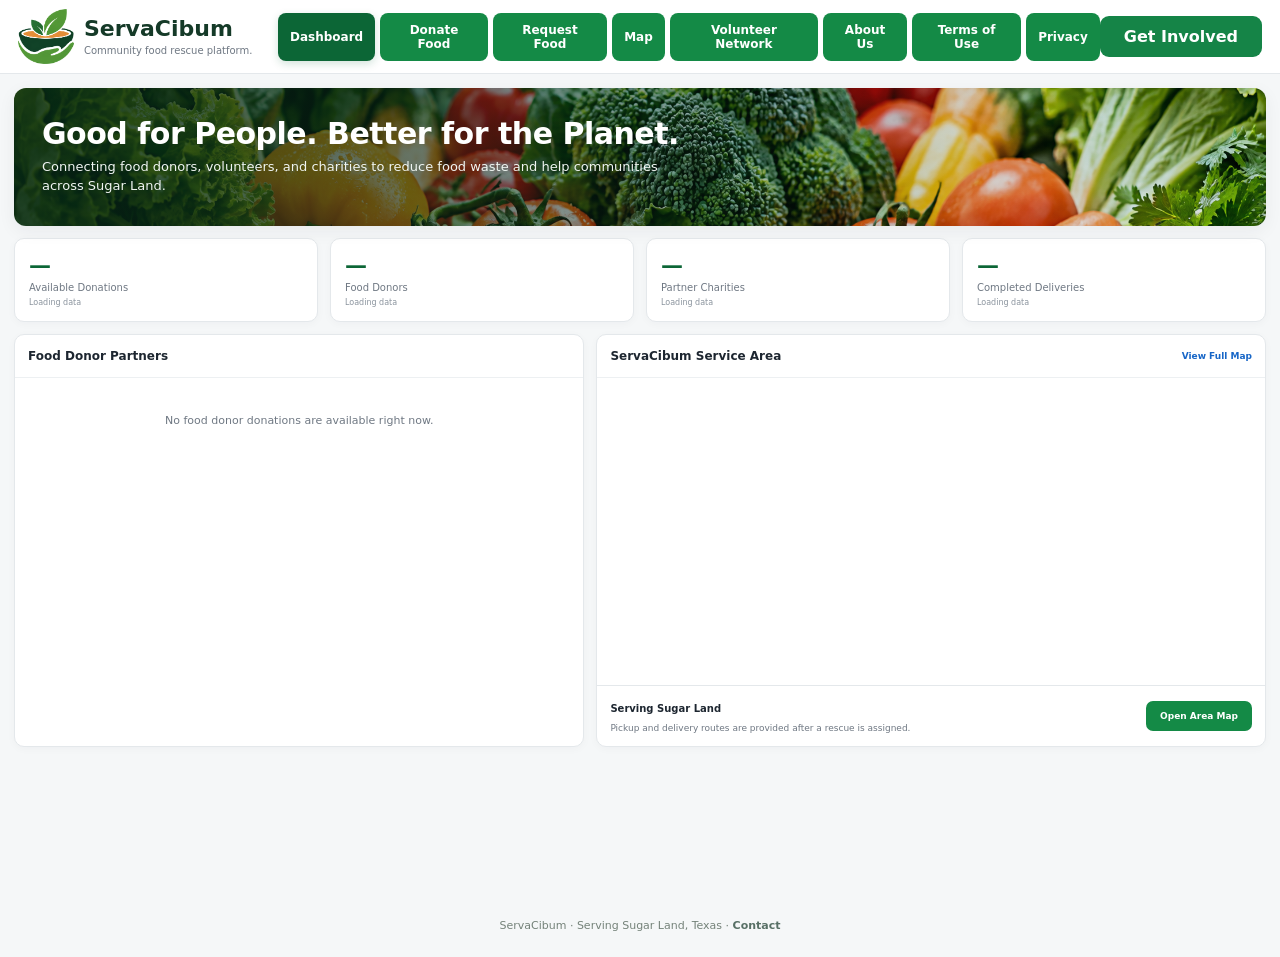
==== index.html @ 3d04b02d "Add sanitized public ServaCibum codebase Initial public release of the ServaCibum website and suppor" ====
<!doctype html>
<html lang="en">
<head>
  <meta charset="UTF-8">

  <meta
    name="viewport"
    content="width=device-width, initial-scale=1.0, viewport-fit=cover"
  >

  <meta
    name="description"
    content="ServaCibum connects local food donors, charities, and volunteers in Sugar Land, Texas to coordinate safe community food rescue and delivery."
  >
  <meta name="robots" content="index, follow">

  <link rel="canonical" href="https://servacibum.org/">

  <meta property="og:type" content="website">
  <meta property="og:site_name" content="ServaCibum">
  <meta property="og:title" content="ServaCibum | Community Food Rescue in Sugar Land, Texas">
  <meta
    property="og:description"
    content="ServaCibum connects local food donors, charities, and volunteers in Sugar Land, Texas to coordinate safe community food rescue and delivery."
  >
  <meta property="og:url" content="https://servacibum.org/">
  <meta property="og:image" content="https://servacibum.org/assets/servacibum-hero.png">
  <meta property="og:image:alt" content="ServaCibum community food rescue">

  <meta name="twitter:card" content="summary_large_image">
  <meta name="twitter:title" content="ServaCibum | Community Food Rescue in Sugar Land, Texas">
  <meta
    name="twitter:description"
    content="ServaCibum connects local food donors, charities, and volunteers in Sugar Land, Texas to coordinate safe community food rescue and delivery."
  >
  <meta name="twitter:image" content="https://servacibum.org/assets/servacibum-hero.png">

  <meta
    http-equiv="Cache-Control"
    content="no-cache, no-store, must-revalidate"
  >

  <meta
    http-equiv="Pragma"
    content="no-cache"
  >

  <meta
    http-equiv="Expires"
    content="0"
  >

  <meta name="theme-color" content="#123f2b">
  <meta name="mobile-web-app-capable" content="yes">
  <meta name="apple-mobile-web-app-capable" content="yes">
  <meta name="apple-mobile-web-app-title" content="ServaCibum">
  <meta name="apple-mobile-web-app-status-bar-style" content="default">

  <title>ServaCibum | Community Food Rescue in Sugar Land, Texas</title>

  <link rel="icon" href="/favicon.ico" sizes="any">
  <link rel="manifest" href="/manifest.webmanifest?v=20261003b">
  <link rel="apple-touch-icon" href="/pwa/apple-touch-icon.png?v=20261003b">

  <link
    rel="stylesheet"
    href="./assets/site.css?v=20260930-mobile-grid1"
  >


  <style>
    /* Public header install action */
    .header-actions {
      display: flex;
      align-items: center;
      justify-content: flex-end;
      gap: 8px;
      min-width: 0;
    }

    .install-app-button {
      display: none;
      align-items: center;
      justify-content: center;
      min-height: 38px;
      padding: 10px 15px;
      border: 0;
      border-radius: 9px;
      background: #123f2b;
      color: #fff;
      font: inherit;
      font-size: 12px;
      font-weight: 800;
      line-height: 1;
      white-space: nowrap;
      cursor: pointer;
    }

    .install-app-button.show {
      display: inline-flex;
    }

    .install-app-button:hover {
      background: #0d3423;
    }

    .install-label-short {
      display: none;
    }

    /* Keep the header's third column wide enough for both actions. */
    @media (min-width: 721px) {
      .topbar {
        grid-template-columns: 260px 1fr auto !important;
      }
    }

    @media (max-width: 720px) {
      .header-actions {
        gap: 6px;
      }

      .header-actions > a {
        padding: 9px 10px !important;
        font-size: 10px !important;
      }

      .install-app-button {
        min-height: 35px;
        padding: 9px 10px;
        font-size: 10px;
      }

      .install-label-full {
        display: none;
      }

      .install-label-short {
        display: inline;
      }
    }

    /* Install guidance dialog for iPhone/iPad and browser fallback cases. */
    #installGuide {
      position: fixed;
      left: 14px;
      right: 14px;
      bottom: calc(14px + env(safe-area-inset-bottom));
      z-index: 9999;
      max-width: 520px;
      margin: 0 auto;
      padding: 16px;
      border: 1px solid rgba(18, 63, 43, 0.14);
      border-radius: 18px;
      background: rgba(255, 255, 255, 0.98);
      box-shadow: 0 18px 45px rgba(18, 63, 43, 0.22);
      color: #173528;
      font-family: Inter, ui-sans-serif, system-ui, -apple-system, BlinkMacSystemFont, "Segoe UI", sans-serif;
      display: none;
    }

    #installGuide.show {
      display: block;
    }

    .install-guide-top {
      display: flex;
      align-items: flex-start;
      gap: 12px;
    }

    .install-guide-mark {
      width: 42px;
      height: 42px;
      flex: 0 0 42px;
      display: grid;
      place-items: center;
      border-radius: 12px;
      background: #eaf6ee;
      color: #123f2b;
      font-weight: 900;
      font-size: 18px;
    }

    .install-guide-copy {
      min-width: 0;
      flex: 1;
    }

    .install-guide-copy strong {
      display: block;
      margin: 0 28px 4px 0;
      font-size: 16px;
      line-height: 1.25;
      color: #123f2b;
    }

    .install-guide-copy p {
      margin: 0;
      color: #596a61;
      font-size: 13px;
      line-height: 1.5;
    }

    .install-guide-steps {
      margin: 12px 0 0;
      padding: 11px 12px;
      border-radius: 12px;
      background: #f3f8f5;
      color: #334c40;
      font-size: 13px;
      line-height: 1.55;
    }

    .install-guide-close {
      position: absolute;
      top: 10px;
      right: 10px;
      width: 32px;
      height: 32px;
      border: 0;
      border-radius: 50%;
      background: transparent;
      color: #64736b;
      font-size: 21px;
      line-height: 1;
      cursor: pointer;
    }

    .install-guide-close:hover {
      background: #eef4f0;
    }

    .install-guide-done {
      width: 100%;
      min-height: 44px;
      margin-top: 12px;
      border: 0;
      border-radius: 11px;
      background: #158447;
      color: #fff;
      font: inherit;
      font-weight: 800;
      cursor: pointer;
    }

    @media (min-width: 700px) {
      #installGuide {
        left: auto;
        right: 22px;
        bottom: 22px;
        width: 420px;
        margin: 0;
      }
    }

    /* Homepage mobile navigation: approved 3 x 2 grid */
    @media (max-width: 700px) {
      .sidebar {
        position: static !important;
        top: auto !important;
        padding: 7px 8px !important;
        overflow-x: visible !important;
      }

      .sidebar-nav {
        display: grid !important;
        grid-template-columns: repeat(3, minmax(0, 1fr)) !important;
        width: 100% !important;
        min-width: 0 !important;
        gap: 6px !important;
      }

      .sidebar-nav button,
      .sidebar-nav a {
        width: 100% !important;
        min-width: 0 !important;
        min-height: 42px;
        display: flex !important;
        align-items: center;
        justify-content: center;
        padding: 8px 6px !important;
        white-space: normal !important;
        text-align: center !important;
      }

      /* Keep the existing 3 x 2 layout intact, then give legal links their own rows. */
      .sidebar-nav [data-terms-link="side"],
      .sidebar-nav [data-privacy-link="side"] {
        grid-column: 1 / -1;
      }
    }
  </style>

</head>

<body>

  <div id="app"></div>

  <aside
    id="installGuide"
    role="dialog"
    aria-label="Install ServaCibum"
    aria-live="polite"
  >
    <button
      class="install-guide-close"
      id="installGuideClose"
      type="button"
      aria-label="Dismiss install instructions"
    >&times;</button>

    <div class="install-guide-top">
      <div class="install-guide-mark" aria-hidden="true">SC</div>

      <div class="install-guide-copy">
        <strong id="installGuideTitle">Install ServaCibum</strong>
        <p id="installGuideIntro">
          Add ServaCibum to your device so it opens like an app.
        </p>
      </div>
    </div>

    <div class="install-guide-steps" id="installGuideSteps"></div>

    <button
      class="install-guide-done"
      id="installGuideDone"
      type="button"
    >Got it</button>
  </aside>

<script
    src="./app/main.js?v=20260930-remove-banner1"
    defer
  ></script>
<script>
    (function () {
      "use strict";

      if (!("serviceWorker" in navigator)) {
        return;
      }

      window.addEventListener("load", async function () {
        try {
          /* Remove the old Volunteer-only worker so it cannot override
             the new site-wide worker inside /volunteer/. */
          const registrations =
            await navigator.serviceWorker.getRegistrations();

          for (const registration of registrations) {
            const scope = String(registration.scope || "");
            const scriptURL = String(
              (registration.active && registration.active.scriptURL) ||
              (registration.waiting && registration.waiting.scriptURL) ||
              (registration.installing && registration.installing.scriptURL) ||
              ""
            );

            if (
              scope.includes("/volunteer/") ||
              scriptURL.includes("/volunteer/sw.js")
            ) {
              await registration.unregister();
            }
          }

          if ("caches" in window) {
            const keys = await caches.keys();
            await Promise.all(
              keys
                .filter(key => key.startsWith("servacibum-volunteer-"))
                .map(key => caches.delete(key))
            );
          }

          const registration =
            await navigator.serviceWorker.register("/sw.js", {
              scope: "/",
              updateViaCache: "none"
            });

          registration.update().catch(function () {});
        } catch (error) {
          console.warn("ServaCibum PWA setup could not complete:", error);
        }
      });
    })();
  </script>
  <script>
    (function () {
      "use strict";

      let deferredInstallPrompt = null;
      let installButton = null;

      const ua = navigator.userAgent || "";

      const isIOS =
        /iPad|iPhone|iPod/i.test(ua) ||
        (navigator.platform === "MacIntel" && navigator.maxTouchPoints > 1);

      const isAndroid = /Android/i.test(ua);

      const isSafari =
        /Safari/i.test(ua) &&
        !/(CriOS|FxiOS|EdgiOS|OPiOS)/i.test(ua);

      function isStandalone() {
        return (
          window.matchMedia("(display-mode: standalone)").matches ||
          window.navigator.standalone === true
        );
      }

      function guideElements() {
        return {
          guide: document.getElementById("installGuide"),
          title: document.getElementById("installGuideTitle"),
          intro: document.getElementById("installGuideIntro"),
          steps: document.getElementById("installGuideSteps"),
          close: document.getElementById("installGuideClose"),
          done: document.getElementById("installGuideDone")
        };
      }

      function hideGuide() {
        const elements = guideElements();
        if (elements.guide) {
          elements.guide.classList.remove("show");
        }
      }

      function showGuide(kind) {
        const elements = guideElements();

        if (
          !elements.guide ||
          !elements.title ||
          !elements.intro ||
          !elements.steps
        ) {
          return;
        }

        if (kind === "ios") {
          elements.title.textContent = "Install ServaCibum on your iPhone";

          if (isSafari) {
            elements.intro.textContent =
              "Add ServaCibum to your Home Screen so it opens like an app.";

            elements.steps.innerHTML =
              "In Safari: tap <strong>Share</strong>, choose " +
              "<strong>Add to Home Screen</strong>, turn on " +
              "<strong>Open as Web App</strong>, then tap <strong>Add</strong>.";
          } else {
            elements.intro.textContent =
              "Open ServaCibum in Safari first, then add it to your Home Screen.";

            elements.steps.innerHTML =
              "Open this page in <strong>Safari</strong>. Then tap " +
              "<strong>Share</strong> → <strong>Add to Home Screen</strong> → " +
              "<strong>Add</strong>.";
          }
        } else if (kind === "android") {
          elements.title.textContent = "Install ServaCibum";

          elements.intro.textContent =
            "Your browser did not open the install prompt automatically.";

          elements.steps.innerHTML =
            "In Chrome, tap the <strong>three-dot menu</strong>, then choose " +
            "<strong>Install app</strong> or <strong>Add to Home screen</strong>.";
        } else {
          elements.title.textContent = "Install ServaCibum";

          elements.intro.textContent =
            "Use your browser's install option to add ServaCibum as an app.";

          elements.steps.innerHTML =
            "Look for <strong>Install</strong> in your browser menu or address bar.";
        }

        elements.guide.classList.add("show");
      }

      function updateInstallButton() {
        if (!installButton) {
          return;
        }

        if (isStandalone()) {
          installButton.classList.remove("show");
          return;
        }

        const shouldShow =
          isIOS ||
          isAndroid ||
          deferredInstallPrompt !== null;

        installButton.classList.toggle("show", shouldShow);
      }

      async function handleInstallClick() {
        if (isStandalone()) {
          updateInstallButton();
          return;
        }

        if (deferredInstallPrompt) {
          const promptEvent = deferredInstallPrompt;
          deferredInstallPrompt = null;

          try {
            await promptEvent.prompt();
            const choice = await promptEvent.userChoice;

            if (choice && choice.outcome === "accepted") {
              installButton.classList.remove("show");
            } else {
              updateInstallButton();
            }
          } catch (error) {
            if (isIOS) {
              showGuide("ios");
            } else if (isAndroid) {
              showGuide("android");
            } else {
              showGuide("other");
            }
          }

          return;
        }

        if (isIOS) {
          showGuide("ios");
          return;
        }

        if (isAndroid) {
          showGuide("android");
          return;
        }

        showGuide("other");
      }

      function addInstallButton() {
        if (isStandalone()) {
          return false;
        }

        /*
         * main.js renders the public header more than once while live data loads.
         * If a previous install button belonged to an old header that has since
         * been replaced, forget that detached element and create a fresh one.
         */
        if (installButton && !installButton.isConnected) {
          installButton = null;
        }

        if (installButton && installButton.isConnected) {
          updateInstallButton();
          return true;
        }

        const topbar = document.querySelector(".topbar");
        const getInvolved =
          topbar &&
          topbar.querySelector('a[href="./get-involved.php"]');

        if (!topbar || !getInvolved) {
          return false;
        }

        let actions = topbar.querySelector(".header-actions");

        if (!actions) {
          actions = document.createElement("div");
          actions.className = "header-actions";
          getInvolved.parentNode.insertBefore(actions, getInvolved);
          actions.appendChild(getInvolved);
        }

        installButton = document.createElement("button");
        installButton.type = "button";
        installButton.id = "installServaCibum";
        installButton.className = "install-app-button";
        installButton.setAttribute("aria-label", "Install ServaCibum");
        installButton.innerHTML =
          '<span class="install-label-full">Install ServaCibum</span>' +
          '<span class="install-label-short">Install App</span>';

        installButton.addEventListener("click", handleInstallClick);

        actions.insertBefore(installButton, getInvolved);
        updateInstallButton();

        return true;
      }

      window.addEventListener("beforeinstallprompt", function (event) {
        event.preventDefault();
        deferredInstallPrompt = event;
        addInstallButton();
        updateInstallButton();
      });

      window.addEventListener("appinstalled", function () {
        deferredInstallPrompt = null;
        hideGuide();

        if (installButton) {
          installButton.classList.remove("show");
        }
      });

      window.addEventListener("DOMContentLoaded", function () {
        const elements = guideElements();

        if (elements.close) {
          elements.close.addEventListener("click", hideGuide);
        }

        if (elements.done) {
          elements.done.addEventListener("click", hideGuide);
        }

        /*
         * Add immediately if the header is already present, then keep watching
         * #app because main.js replaces the header after its live-data request.
         */
        addInstallButton();

        const appRoot = document.getElementById("app");

        if (appRoot) {
          const observer = new MutationObserver(function () {
            addInstallButton();
          });

          observer.observe(appRoot, {
            childList: true,
            subtree: true
          });
        }

        setTimeout(addInstallButton, 250);
        setTimeout(addInstallButton, 750);
        setTimeout(addInstallButton, 1500);
        setTimeout(addInstallButton, 3000);
      });
    })();
  </script>


  <script>
    (function () {
      "use strict";

      function addPublicPageLinks() {
        const topnav = document.querySelector(".topnav");

        if (topnav && !topnav.querySelector("[data-about-us-link]")) {
          const topAboutButton = document.createElement("button");
          topAboutButton.type = "button";
          topAboutButton.className = "nav-button";
          topAboutButton.textContent = "About Us";
          topAboutButton.setAttribute("data-about-us-link", "top");
          topAboutButton.addEventListener("click", function () {
            window.location.href = "./about-us.php";
          });
          topnav.appendChild(topAboutButton);
        }

        if (topnav && !topnav.querySelector("[data-terms-link]")) {
          const topTermsButton = document.createElement("button");
          topTermsButton.type = "button";
          topTermsButton.className = "nav-button";
          topTermsButton.textContent = "Terms of Use";
          topTermsButton.setAttribute("data-terms-link", "top");
          topTermsButton.addEventListener("click", function () {
            window.location.href = "./terms-of-use.php";
          });
          topnav.appendChild(topTermsButton);
        }

        if (topnav && !topnav.querySelector("[data-privacy-link]")) {
          const topPrivacyButton = document.createElement("button");
          topPrivacyButton.type = "button";
          topPrivacyButton.className = "nav-button";
          topPrivacyButton.textContent = "Privacy";
          topPrivacyButton.setAttribute("data-privacy-link", "top");
          topPrivacyButton.addEventListener("click", function () {
            window.location.href = "./privacy.php";
          });
          topnav.appendChild(topPrivacyButton);
        }

        const sidebarNav = document.querySelector(".sidebar-nav");

        if (
          sidebarNav &&
          !sidebarNav.querySelector("[data-about-us-link]")
        ) {
          const sideAboutButton = document.createElement("button");
          sideAboutButton.type = "button";
          sideAboutButton.textContent = "About Us";
          sideAboutButton.setAttribute("data-about-us-link", "side");
          sideAboutButton.addEventListener("click", function () {
            window.location.href = "./about-us.php";
          });
          sidebarNav.appendChild(sideAboutButton);
        }

        if (
          sidebarNav &&
          !sidebarNav.querySelector("[data-terms-link]")
        ) {
          const sideTermsButton = document.createElement("button");
          sideTermsButton.type = "button";
          sideTermsButton.textContent = "Terms of Use";
          sideTermsButton.setAttribute("data-terms-link", "side");
          sideTermsButton.addEventListener("click", function () {
            window.location.href = "./terms-of-use.php";
          });
          sidebarNav.appendChild(sideTermsButton);
        }

        if (
          sidebarNav &&
          !sidebarNav.querySelector("[data-privacy-link]")
        ) {
          const sidePrivacyButton = document.createElement("button");
          sidePrivacyButton.type = "button";
          sidePrivacyButton.textContent = "Privacy";
          sidePrivacyButton.setAttribute("data-privacy-link", "side");
          sidePrivacyButton.addEventListener("click", function () {
            window.location.href = "./privacy.php";
          });
          sidebarNav.appendChild(sidePrivacyButton);
        }
      }

      window.addEventListener("DOMContentLoaded", function () {
        addPublicPageLinks();

        const appRoot = document.getElementById("app");

        if (appRoot) {
          const observer = new MutationObserver(function () {
            addPublicPageLinks();
          });

          observer.observe(appRoot, {
            childList: true,
            subtree: true
          });
        }

        setTimeout(addPublicPageLinks, 250);
        setTimeout(addPublicPageLinks, 750);
        setTimeout(addPublicPageLinks, 1500);
        setTimeout(addPublicPageLinks, 3000);
      });
    })();
  </script>

</body>
</html>
---- assets/site.css ----
:root {
  --green: #148a46;
  --green-dark: #0c6636;
  --green-soft: #eaf6ee;
  --orange: #d28a54;
  --text: #1d2630;
  --muted: #6f7883;
  --line: #e4e8eb;
  --panel: #ffffff;
  --background: #f5f7f8;
  --red: #d94b4b;
  --amber: #ce7b1f;
  --blue: #2d6edb;
  --purple: #7354b6;
  --shadow: 0 5px 18px rgba(30, 42, 52, 0.06);

  font-family:
    Inter,
    ui-sans-serif,
    system-ui,
    -apple-system,
    BlinkMacSystemFont,
    "Segoe UI",
    sans-serif;
}

* {
  box-sizing: border-box;
}

html,
body {
  margin: 0;
  color: var(--text);
  background: var(--background);
}

button,
a {
  font: inherit;
}

button {
  cursor: pointer;
}

a {
  color: inherit;
  text-decoration: none;
}

.app-shell {
  min-height: 100vh;
}


/* Header */

.topbar {
  height: 74px;
  display: grid;
  grid-template-columns: 300px 1fr 190px;
  align-items: center;
  padding: 0 18px;
  background: #ffffff;
  border-bottom: 1px solid var(--line);
  position: sticky;
  top: 0;
  z-index: 20;
}

.brand {
  display: flex;
  align-items: center;
  gap: 10px;
}

.brand-logo {
  width: 56px;
  height: 56px;
  object-fit: contain;
}

.brand-copy strong {
  display: block;
  color: #153a28;
  font-size: 22px;
  font-weight: 800;
  line-height: 1;
}

.brand-copy span {
  display: block;
  margin-top: 5px;
  color: var(--muted);
  font-size: 10px;
}


/* Top navigation */

.topnav {
  display: flex;
  justify-content: center;
  gap: 5px;
}

.nav-button {
  padding: 10px 12px;
  color: #ffffff;
  background: var(--green);
  border: 0;
  border-radius: 8px;
  font-size: 12px;
  font-weight: 700;
  transition:
    background 0.15s ease,
    transform 0.15s ease,
    box-shadow 0.15s ease;
}

.nav-button:hover {
  color: #ffffff;
  background: var(--green-dark);
  transform: translateY(-1px);
}

.nav-button.active {
  color: #ffffff;
  background: var(--green-dark);
  box-shadow:
    0 3px 8px
    rgba(12, 102, 54, 0.18);
}


/* Account / top-right */

.account-link {
  display: flex;
  align-items: center;
  justify-content: flex-end;
  gap: 10px;
}

.avatar {
  width: 38px;
  height: 38px;
  display: grid;
  place-items: center;
  color: #ffffff;
  background: var(--green);
  border-radius: 50%;
  font-size: 11px;
  font-weight: 800;
}

.account-copy strong,
.account-copy small {
  display: block;
}

.account-copy strong {
  font-size: 12px;
}

.account-copy small {
  margin-top: 3px;
  color: var(--muted);
  font-size: 8px;
  font-weight: 700;
  text-transform: uppercase;
  letter-spacing: 0.4px;
}


/* Sidebar */

.body-grid {
  display: grid;
  grid-template-columns:
    145px
    minmax(0, 1fr);
  min-height: calc(100vh - 74px);
  align-items: stretch;
}

.sidebar {
  min-height: calc(100vh - 74px);
  align-self: stretch;
  padding: 12px 9px;
  background:
    linear-gradient(
      180deg,
      #eef8f1 0%,
      #e4f2e9 100%
    );
  border-right: 1px solid #d5e8da;
}

.sidebar-nav {
  display: grid;
  gap: 6px;
}

@media (min-width: 1121px) {
  .body-grid {
    display: block;
    min-height: calc(100vh - 74px);
  }

  .sidebar {
    display: none;
  }

  .main {
    width: 100%;
    max-width: 1700px;
    margin: 0 auto;
  }
}

.sidebar-nav button,
.sidebar-nav a {
  width: 100%;
  display: block;
  padding: 11px 10px;
  color: #ffffff;
  background: var(--green);
  border: 0;
  border-radius: 8px;
  text-align: left;
  font-size: 11px;
  font-weight: 700;
  text-decoration: none;
  transition:
    background 0.15s ease,
    transform 0.15s ease,
    box-shadow 0.15s ease;
}

.sidebar-nav button:hover,
.sidebar-nav a:hover {
  color: #ffffff;
  background: var(--green-dark);
  transform: translateX(2px);
}

.sidebar-nav button.active,
.sidebar-nav a.active {
  color: #ffffff;
  background: var(--green-dark);
  box-shadow:
    0 3px 8px
    rgba(12, 102, 54, 0.18);
}


/* Main dashboard */

.main {
  width: 100%;
  max-width: 1700px;
  margin: 0 auto;
  padding: 14px;
}


/* Hero */

.hero {
  height: 138px;
  overflow: hidden;
  position: relative;

  background-image:
    linear-gradient(
      90deg,
      rgba(7, 38, 23, 0.82) 0%,
      rgba(7, 38, 23, 0.56) 38%,
      rgba(7, 38, 23, 0.16) 76%,
      rgba(7, 38, 23, 0.10) 100%
    ),
    url("./servacibum-hero.png");

  background-size: cover;
  background-position: center;
  border-radius: 12px;
  box-shadow: var(--shadow);
}

.hero-content {
  height: 100%;
  display: flex;
  align-items: center;
  justify-content: space-between;
  gap: 24px;
  padding: 24px 28px;
  position: relative;
  z-index: 1;
}

.hero-copy h1 {
  margin: 0;
  color: #ffffff;
  font-size: 30px;
  line-height: 1.08;
  letter-spacing: -0.5px;
}

.hero-copy p {
  max-width: 650px;
  margin: 8px 0 0;
  color: #f0f5f2;
  font-size: 13px;
  line-height: 1.45;
}

.primary-button {
  padding: 12px 18px;
  color: #ffffff;
  background: var(--green);
  border: 0;
  border-radius: 8px;
  font-size: 11px;
  font-weight: 800;
  white-space: nowrap;
}

.primary-button:hover {
  background: var(--green-dark);
}


/* Metrics */

.metric-row {
  display: grid;
  grid-template-columns: repeat(4, 1fr);
  gap: 12px;
  margin: 12px 0;
}

.metric-card {
  min-height: 82px;
  padding: 14px;
  background: #ffffff;
  border: 1px solid var(--line);
  border-radius: 10px;
  box-shadow:
    0 2px 8px
    rgba(30, 42, 52, 0.03);
}

.metric-value {
  display: block;
  color: var(--green-dark);
  font-size: 22px;
  font-weight: 800;
}

.metric-label {
  display: block;
  margin-top: 4px;
  color: var(--muted);
  font-size: 10px;
}

.metric-note {
  display: block;
  margin-top: 5px;
  color: #8a939d;
  font-size: 8px;
}


/* Dashboard */

.dashboard-grid {
  display: grid;
  grid-template-columns:
    minmax(0, 0.92fr)
    minmax(0, 1.08fr);
  gap: 12px;
}

.panel {
  overflow: hidden;
  background: #ffffff;
  border: 1px solid var(--line);
  border-radius: 10px;
  box-shadow:
    0 2px 8px
    rgba(30, 42, 52, 0.03);
}

.panel-header {
  height: 43px;
  display: flex;
  align-items: center;
  justify-content: space-between;
  padding: 0 13px;
  border-bottom: 1px solid #edf0f2;
}

.panel-header strong {
  font-size: 12px;
}

.panel-header a {
  color: #1766c7;
  font-size: 9px;
  font-weight: 800;
}


/* Pickup list */

.pickup-list {
  padding: 0 11px;
}

.pickup-row {
  display: grid;
  grid-template-columns:
    62px
    1fr
    auto;
  gap: 9px;
  align-items: center;
  padding: 8px 0;
  border-bottom: 1px solid #eef0f2;
}

.pickup-row:last-child {
  border-bottom: 0;
}

.pickup-photo {
  width: 62px;
  height: 48px;
  overflow: hidden;
  border: 1px solid #e5e8e6;
  border-radius: 7px;
  background: #eef1ed;
}

.pickup-photo img {
  width: 100%;
  height: 100%;
  display: block;
  object-fit: cover;
}

.pickup-details h4 {
  margin: 0 0 2px;
  font-size: 10px;
}

.pickup-details p {
  margin: 0;
  color: #6b7580;
  font-size: 9px;
  line-height: 1.35;
}

.urgency {
  display: inline-block;
  padding: 4px 8px;
  border-radius: 999px;
  font-size: 8px;
  font-weight: 800;
}

.urgency.high {
  color: #c43d3d;
  background: #ffe7e7;
}

.urgency.medium {
  color: #b56d16;
  background: #fff0d7;
}

.urgency.low {
  color: #1f7d43;
  background: #e2f5e8;
}

.expiry {
  margin-top: 4px;
  color: #b86418;
  font-size: 8px;
  font-weight: 700;
  text-align: right;
}

.empty-state {
  padding: 36px 18px;
  color: var(--muted);
  text-align: center;
  font-size: 11px;
}


/* Map */

.map-panel {
  display: flex;
  flex-direction: column;
}

.map-frame {
  width: 100%;
  height: 307px;
  border: 0;
  display: block;
}

.route-footer {
  display: flex;
  align-items: center;
  justify-content: space-between;
  gap: 15px;
  padding: 11px 13px;
  border-top: 1px solid var(--line);
}

.route-footer strong {
  font-size: 10px;
}

.route-footer span {
  color: var(--muted);
  font-size: 9px;
}

.route-button {
  padding: 10px 14px;
  color: #ffffff;
  background: var(--green);
  border: 0;
  border-radius: 7px;
  font-size: 9px;
  font-weight: 800;
}

.route-button:hover {
  background: var(--green-dark);
}


/* Activity and volunteers */

.right-stack {
  display: grid;
  grid-template-rows: 1fr 1fr;
  gap: 12px;
}

.activity-list,
.volunteer-list {
  padding: 8px 12px;
}

.activity-row {
  display: grid;
  grid-template-columns:
    9px
    1fr
    auto;
  gap: 8px;
  padding: 7px 0;
}

.activity-dot {
  width: 8px;
  height: 8px;
  margin-top: 3px;
  border: 2px solid var(--green);
  border-radius: 50%;
}

.activity-row p {
  margin: 0;
  font-size: 8px;
  line-height: 1.35;
}

.activity-row time {
  color: #8b949f;
  font-size: 8px;
}

.volunteer-row {
  display: grid;
  grid-template-columns:
    36px
    1fr
    auto;
  gap: 9px;
  align-items: center;
  padding: 8px 0;
}

.volunteer-avatar {
  width: 36px;
  height: 36px;
  display: grid;
  place-items: center;
  color: #ffffff;
  background: var(--green);
  border-radius: 50%;
  font-size: 9px;
  font-weight: 800;
}

.volunteer-row h4 {
  margin: 0;
  font-size: 9px;
}

.volunteer-row p {
  margin: 2px 0 0;
  color: #77808a;
  font-size: 8px;
}

.availability {
  padding: 4px 8px;
  color: #267947;
  background: #e1f4e7;
  border-radius: 999px;
  font-size: 8px;
  font-weight: 800;
}


/* Bottom callout */

.bottom-banner {
  margin-top: 12px;
  padding: 13px 18px;
  display: flex;
  align-items: center;
  justify-content: space-between;
  background:
    linear-gradient(
      90deg,
      #e2f7e9,
      #f4fbf6
    );
  border: 1px solid #d5eedc;
  border-radius: 10px;
}

.bottom-banner strong {
  color: #324239;
  font-size: 12px;
}

.bottom-banner button {
  padding: 10px 16px;
  color: #ffffff;
  background: var(--green);
  border: 0;
  border-radius: 7px;
  font-size: 9px;
  font-weight: 800;
}


/* Secondary pages */

.page {
  min-height: 500px;
  padding: 22px;
  overflow-x: auto;
  background: #ffffff;
  border: 1px solid var(--line);
  border-radius: 10px;
  box-shadow: 0 2px 8px rgba(30, 42, 52, 0.03);
}

.page h2 {
  margin: 0 0 14px;
  color: #153a28;
  font-size: 22px;
}

.page p {
  color: var(--muted);
  line-height: 1.55;
}

.table {
  width: 100%;
  border-collapse: collapse;
  background: #ffffff;
}

.table th,
.table td {
  padding: 11px 12px;
  border-bottom: 1px solid var(--line);
  text-align: left;
  vertical-align: top;
  font-size: 11px;
}

.table th {
  color: #35423b;
  background: #f6f9f7;
  font-weight: 800;
}

.table tr:last-child td {
  border-bottom: 0;
}

.right-stack {
  grid-template-rows: auto;
}


/* Tablet / mobile */

@media (max-width: 1120px) {
  .topbar {
    grid-template-columns: 1fr auto;
  }

  .topnav {
    display: none;
  }

  .body-grid {
    display: block;
    min-height: 0;
  }

  .sidebar {
    min-height: 0;
    position: sticky;
    top: 74px;
    z-index: 18;
    padding: 8px 10px;
    overflow-x: auto;
    background: #eef8f1;
    border-right: 0;
    border-bottom: 1px solid #d5e8da;
    box-shadow: 0 2px 8px rgba(30, 42, 52, 0.04);
  }

  .sidebar-nav {
    display: flex;
    width: max-content;
    min-width: 100%;
    gap: 6px;
  }

  .sidebar-nav button,
  .sidebar-nav a {
    width: auto;
    min-width: max-content;
    padding: 9px 11px;
    white-space: nowrap;
    text-align: center;
  }

  .sidebar-nav button:hover,
  .sidebar-nav a:hover {
    transform: none;
  }

  .main {
    padding: 10px;
  }

  .hero {
    height: auto;
    min-height: 220px;
  }

  .hero-content {
    min-height: 220px;
    flex-direction: column;
    align-items: stretch;
    justify-content: flex-end;
    padding: 22px 18px;
  }

  .hero-copy h1 {
    font-size: 28px;
  }

  .hero-copy p {
    font-size: 12px;
  }

  .primary-button {
    width: 100%;
    padding: 12px;
  }

  .metric-row {
    grid-template-columns: repeat(2, minmax(0, 1fr));
    gap: 9px;
  }

  .metric-card {
    min-height: 85px;
    padding: 13px;
  }

  .metric-value {
    font-size: 24px;
  }

  .metric-label {
    font-size: 10px;
  }

  .dashboard-grid {
    grid-template-columns: minmax(0, 1fr);
    gap: 9px;
  }

  .right-stack {
    grid-column: auto;
  }

  .map-frame {
    height: 280px;
  }

  .pickup-row {
    grid-template-columns: 50px minmax(0, 1fr) !important;
  }

  .pickup-row > div:last-child {
    grid-column: 2;
    text-align: left !important;
    padding-left: 0 !important;
    white-space: normal !important;
  }

  .route-footer {
    flex-direction: column;
    align-items: stretch;
  }

  .route-button {
    width: 100%;
  }
}


/* Phones */

@media (max-width: 700px) {
  html,
  body {
    width: 100%;
    overflow-x: hidden;
  }

  .topbar {
    min-height: 68px;
    height: auto;
    grid-template-columns: minmax(0, 1fr) auto;
    gap: 8px;
    padding: 8px 10px;
  }

  .brand {
    min-width: 0;
    gap: 7px;
  }

  .brand-logo {
    width: 46px;
    height: 46px;
    flex: 0 0 46px;
  }

  .brand-copy {
    min-width: 0;
  }

  .brand-copy strong {
    font-size: 18px;
  }

  .brand-copy span {
    margin-top: 3px;
    overflow: hidden;
    font-size: 8px;
    text-overflow: ellipsis;
    white-space: nowrap;
  }

  .topbar > a[href="./get-involved.php"] {
    padding: 9px 11px !important;
    border-radius: 8px !important;
    font-size: 10px !important;
  }

  .sidebar {
    top: 62px;
    padding: 7px 8px;
  }

  .sidebar-nav button,
  .sidebar-nav a {
    padding: 8px 10px;
    border-radius: 7px;
    font-size: 10px;
  }

  .hero {
    min-height: 225px;
    background-position: center;
    border-radius: 10px;
  }

  .hero-content {
    min-height: 225px;
    gap: 14px;
    padding: 22px 18px 18px;
  }

  .hero-copy h1 {
    max-width: 330px;
    font-size: 28px;
    line-height: 1.04;
  }

  .hero-copy p {
    max-width: 390px;
    margin-top: 9px;
    font-size: 12px;
    line-height: 1.45;
  }

  .metric-row {
    gap: 8px;
    margin: 9px 0;
  }

  .metric-card {
    min-height: 78px;
    padding: 12px;
  }

  .metric-value {
    font-size: 21px;
  }

  .metric-label {
    font-size: 9px;
  }

  .panel {
    width: 100%;
    min-width: 0;
  }

  .panel-header {
    min-height: 43px;
    height: auto;
    gap: 10px;
    padding: 10px 12px;
  }

  .panel-header strong {
    font-size: 12px;
  }

  .pickup-list {
    padding: 0 8px;
  }

  .pickup-row {
    grid-template-columns: 48px minmax(0, 1fr) !important;
    gap: 8px !important;
    align-items: start !important;
    padding: 10px 4px !important;
  }

  .pickup-photo {
    width: 48px !important;
    height: 44px !important;
  }

  .pickup-row > div:last-child {
    grid-column: 2;
    padding-left: 0 !important;
    text-align: left !important;
    white-space: normal !important;
  }

  .urgency {
    margin-top: 4px;
  }

  .expiry {
    display: inline-block;
    margin-top: 4px !important;
    margin-left: 6px;
    text-align: left;
  }

  .map-frame {
    height: 250px;
  }

  .route-footer {
    align-items: stretch;
    flex-direction: column;
    gap: 9px;
  }

  .route-button {
    width: 100%;
    padding: 11px 14px;
  }

  .right-stack {
    grid-column: auto;
    grid-template-rows: auto;
  }

  .bottom-banner {
    padding: 13px 14px;
  }

  .bottom-banner strong {
    font-size: 11px;
    line-height: 1.45;
  }

  .page {
    min-height: 0;
    padding: 15px 12px;
    border-radius: 9px;
  }

  .page h2 {
    font-size: 20px;
  }

  .table {
    min-width: 540px;
  }

  .table th,
  .table td {
    padding: 10px;
    font-size: 10px;
  }
}


/* Very small phones */

@media (max-width: 390px) {
  .brand-copy span {
    display: none;
  }

  .brand-copy strong {
    font-size: 17px;
  }

  .topbar > a[href="./get-involved.php"] {
    padding: 8px 9px !important;
    font-size: 9px !important;
  }

  .hero-copy h1 {
    font-size: 25px;
  }

  .metric-row {
    gap: 7px;
  }

  .metric-card {
    padding: 10px;
  }
}
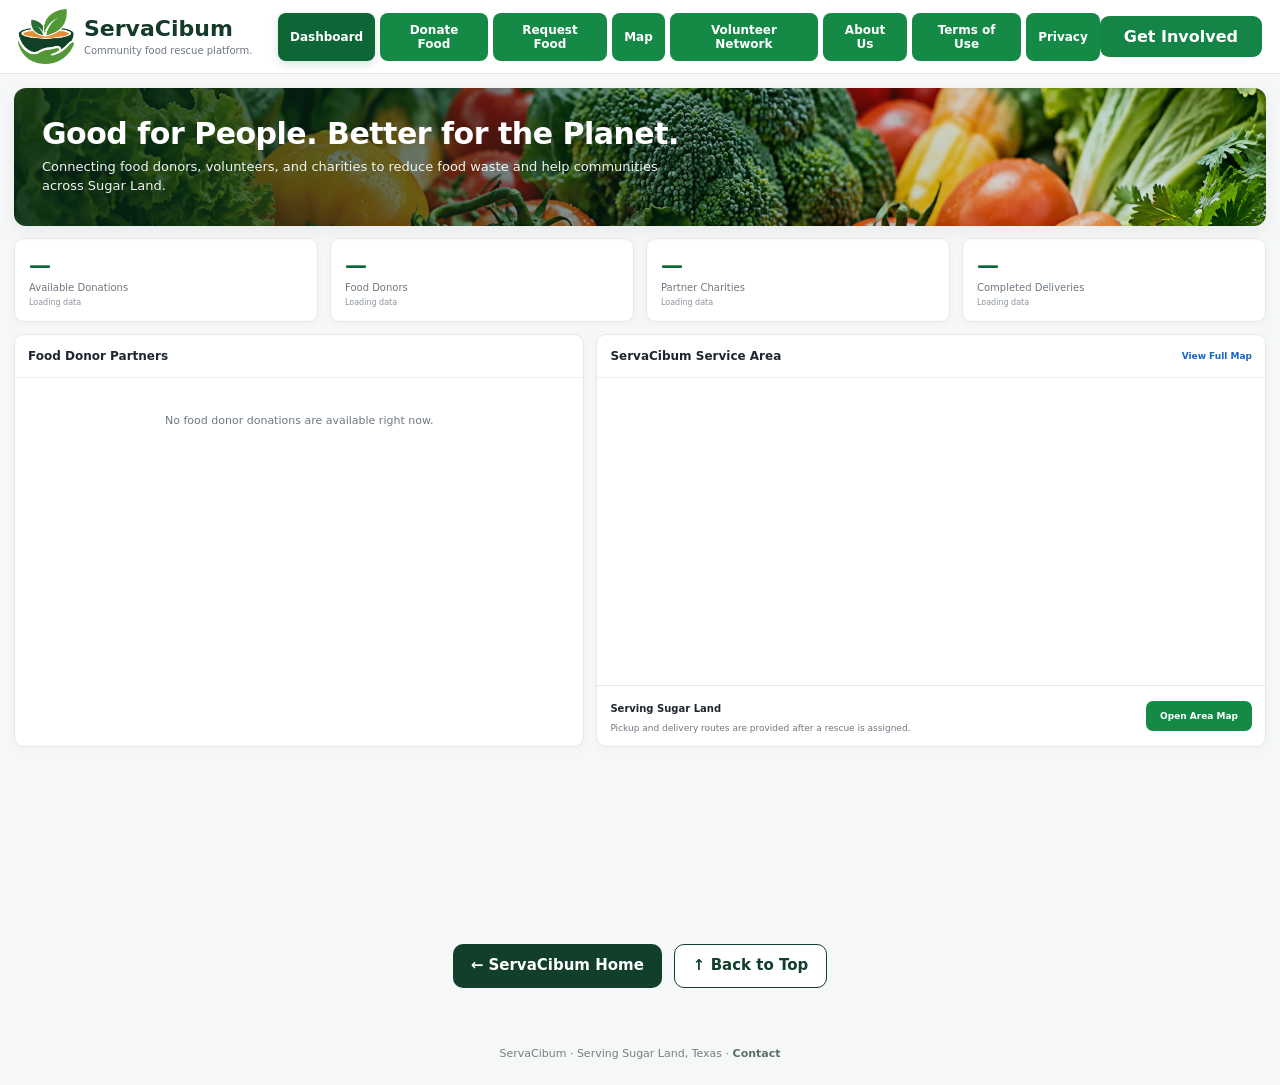
==== commit 7c50fc66: "Add Home and Back to Top links to index.html" ====
--- a/index.html
+++ b/index.html
@@ -771,5 +771,6 @@
     })();
   </script>
 
+<script src="/assets/page-end-nav.js?v=20261016a" defer></script>
 </body>
 </html>
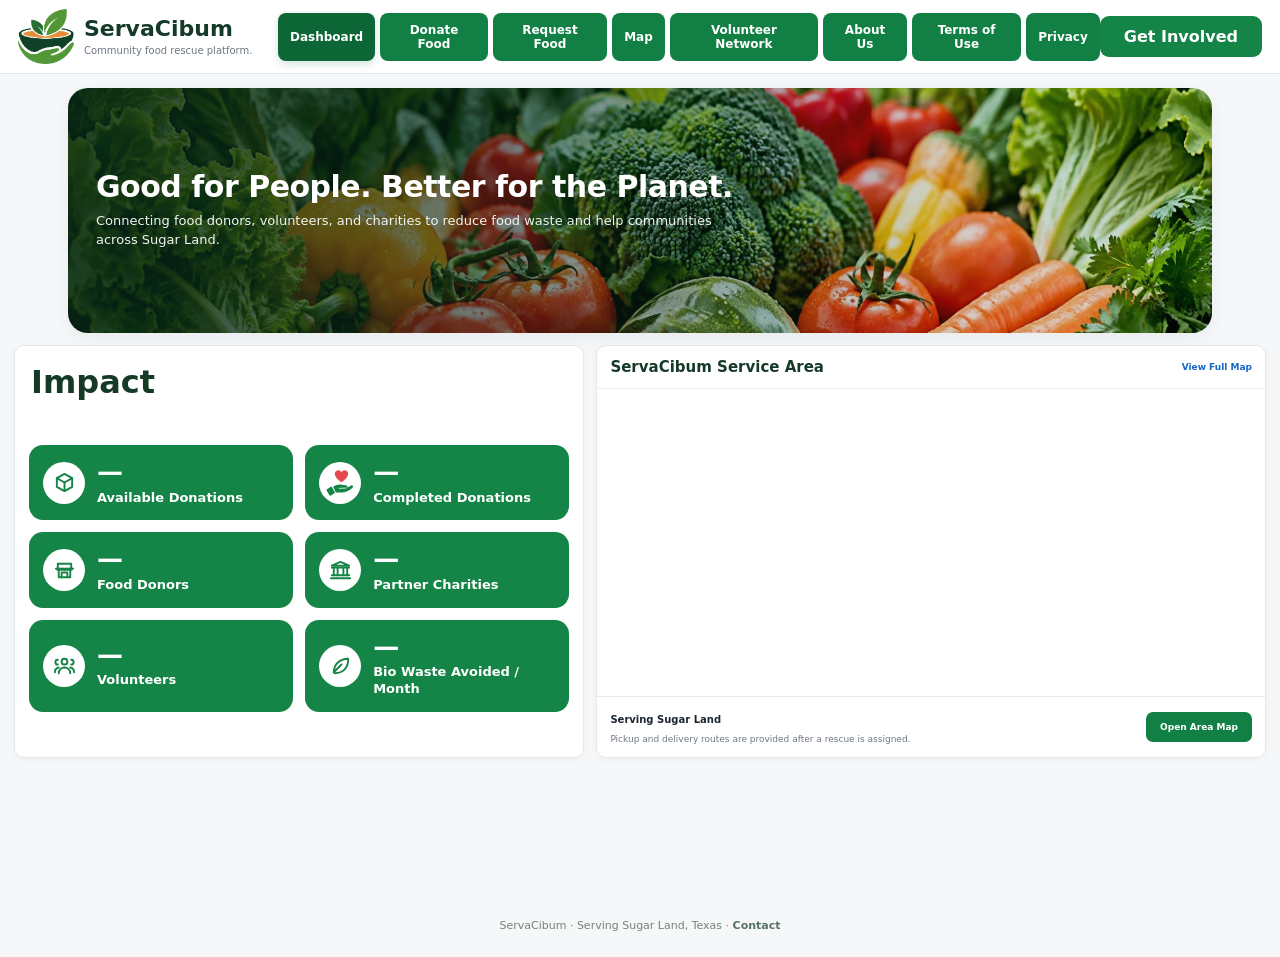
==== commit 2bd47faa: "Initial public release of Servacibum" ====
--- a/index.html
+++ b/index.html
@@ -59,12 +59,12 @@
   <title>ServaCibum | Community Food Rescue in Sugar Land, Texas</title>
 
   <link rel="icon" href="/favicon.ico" sizes="any">
-  <link rel="manifest" href="/manifest.webmanifest?v=20261003b">
+  <link rel="manifest" href="/manifest.webmanifest?v=20261018-pwa-fix">
   <link rel="apple-touch-icon" href="/pwa/apple-touch-icon.png?v=20261003b">
 
   <link
     rel="stylesheet"
-    href="./assets/site.css?v=20260930-mobile-grid1"
+    href="./assets/site.css?v=20261018-webp-hero"
   >
 
 
@@ -254,7 +254,7 @@
       }
     }
 
-    /* Homepage mobile navigation: approved 3 x 2 grid */
+    /* Homepage mobile navigation: 4 x 2 grid (changed from 3 x 3 to reduce height) */
     @media (max-width: 700px) {
       .sidebar {
         position: static !important;
@@ -265,7 +265,7 @@
 
       .sidebar-nav {
         display: grid !important;
-        grid-template-columns: repeat(3, minmax(0, 1fr)) !important;
+        grid-template-columns: repeat(4, minmax(0, 1fr)) !important;
         width: 100% !important;
         min-width: 0 !important;
         gap: 6px !important;
@@ -279,15 +279,11 @@
         display: flex !important;
         align-items: center;
         justify-content: center;
-        padding: 8px 6px !important;
+        padding: 8px 4px !important;
         white-space: normal !important;
         text-align: center !important;
-      }
-
-      /* Keep the existing 3 x 2 layout intact, then give legal links their own rows. */
-      .sidebar-nav [data-terms-link="side"],
-      .sidebar-nav [data-privacy-link="side"] {
-        grid-column: 1 / -1;
+        font-size: 12px !important;
+        line-height: 1.15 !important;
       }
     }
   </style>
@@ -332,7 +328,7 @@
   </aside>
 
 <script
-    src="./app/main.js?v=20260930-remove-banner1"
+    src="./app/main.js?v=20261022-impact-heart2"
     defer
   ></script>
 <script>
@@ -591,7 +587,6 @@
         installButton.type = "button";
         installButton.id = "installServaCibum";
         installButton.className = "install-app-button";
-        installButton.setAttribute("aria-label", "Install ServaCibum");
         installButton.innerHTML =
           '<span class="install-label-full">Install ServaCibum</span>' +
           '<span class="install-label-short">Install App</span>';
@@ -771,6 +766,6 @@
     })();
   </script>
 
-<script src="/assets/page-end-nav.js?v=20261016a" defer></script>
+  <script src="./assets/scroll-nav.js" defer></script>
 </body>
 </html>
--- a/assets/site.css
+++ b/assets/site.css
@@ -1,5 +1,5 @@
 :root {
-  --green: #148a46;
+  --green: #128044;
   --green-dark: #0c6636;
   --green-soft: #eaf6ee;
   --orange: #d28a54;
@@ -230,7 +230,7 @@
   border: 0;
   border-radius: 8px;
   text-align: left;
-  font-size: 11px;
+  font-size: 12px;
   font-weight: 700;
   text-decoration: none;
   transition:
@@ -269,7 +269,9 @@
 /* Hero */
 
 .hero {
-  height: 138px;
+  max-width: 1144px;
+  margin: 0 auto 12px;
+  height: 245px;
   overflow: hidden;
   position: relative;
 
@@ -281,11 +283,11 @@
       rgba(7, 38, 23, 0.16) 76%,
       rgba(7, 38, 23, 0.10) 100%
     ),
-    url("./servacibum-hero.png");
+    url("./servacibum-hero.webp");
 
   background-size: cover;
   background-position: center;
-  border-radius: 12px;
+  border-radius: 20px;
   box-shadow: var(--shadow);
 }
 
@@ -777,11 +779,6 @@
     padding: 10px;
   }
 
-  .hero {
-    height: auto;
-    min-height: 220px;
-  }
-
   .hero-content {
     min-height: 220px;
     flex-direction: column;
@@ -915,32 +912,35 @@
   .sidebar-nav a {
     padding: 8px 10px;
     border-radius: 7px;
-    font-size: 10px;
+    font-size: 12px;
   }
 
   .hero {
-    min-height: 225px;
+    height: 205px;
+    min-height: 205px;
     background-position: center;
-    border-radius: 10px;
+    border-radius: 15px;
   }
 
   .hero-content {
-    min-height: 225px;
-    gap: 14px;
-    padding: 22px 18px 18px;
+    height: 100%;
+    min-height: 0;
+    justify-content: center;
+    gap: 8px;
+    padding: 12px 18px;
   }
 
   .hero-copy h1 {
     max-width: 330px;
-    font-size: 28px;
+    font-size: 24px;
     line-height: 1.04;
   }
 
   .hero-copy p {
     max-width: 390px;
-    margin-top: 9px;
-    font-size: 12px;
-    line-height: 1.45;
+    margin-top: 5px;
+    font-size: 11px;
+    line-height: 1.35;
   }
 
   .metric-row {
@@ -1089,4 +1089,66 @@
   .metric-card {
     padding: 10px;
   }
-}+}
+
+/* ===== Shared banner box: About, Privacy and Policy pages =====
+   Matches the Home/Donor/Volunteer/Charity banner: 1180px max width,
+   245px tall desktop / 205px mobile, 20px/15px rounded corners.
+   These pages also carry their own inline <style> block loaded after
+   this file, so !important keeps the banner box matched across the
+   site without having to rewrite each page's markup. */
+.about-hero, .privacy-hero, .policy-hero {
+  box-sizing: border-box;
+  max-width: 1144px !important;
+  margin-left: auto !important;
+  margin-right: auto !important;
+  height: 245px !important;
+  min-height: 245px !important;
+  padding: 22px 28px !important;
+  border-radius: 20px !important;
+  display: flex;
+  flex-direction: column;
+  justify-content: center;
+}
+.about-hero h1, .privacy-hero h1, .policy-hero h1 {
+  font-size: clamp(26px, 2.8vw, 40px) !important;
+  line-height: 1.08 !important;
+}
+.about-hero p, .privacy-hero p, .policy-hero p {
+  font-size: 14px !important;
+  line-height: 1.4 !important;
+  margin-top: 12px !important;
+  display: -webkit-box;
+  -webkit-box-orient: vertical;
+  -webkit-line-clamp: 3;
+  overflow: hidden;
+}
+.about-eyebrow, .privacy-eyebrow, .policy-eyebrow {
+  margin-bottom: 8px !important;
+}
+.privacy-effective, .policy-effective {
+  margin-top: 8px !important;
+}
+@media (max-width: 700px) {
+  .about-hero, .privacy-hero, .policy-hero {
+    height: 205px !important;
+    min-height: 205px !important;
+    padding: 12px 16px !important;
+    border-radius: 15px !important;
+  }
+  .about-hero h1, .privacy-hero h1, .policy-hero h1 {
+    font-size: clamp(23px, 5vw, 28px) !important;
+    line-height: 1.08 !important;
+  }
+  .about-hero p, .privacy-hero p, .policy-hero p {
+    font-size: 12px !important;
+    line-height: 1.3 !important;
+    margin-top: 7px !important;
+    -webkit-line-clamp: 2;
+  }
+  .privacy-effective, .policy-effective {
+    font-size: 10px !important;
+    margin-top: 6px !important;
+  }
+}
+/* ===== end shared banner box ===== */
